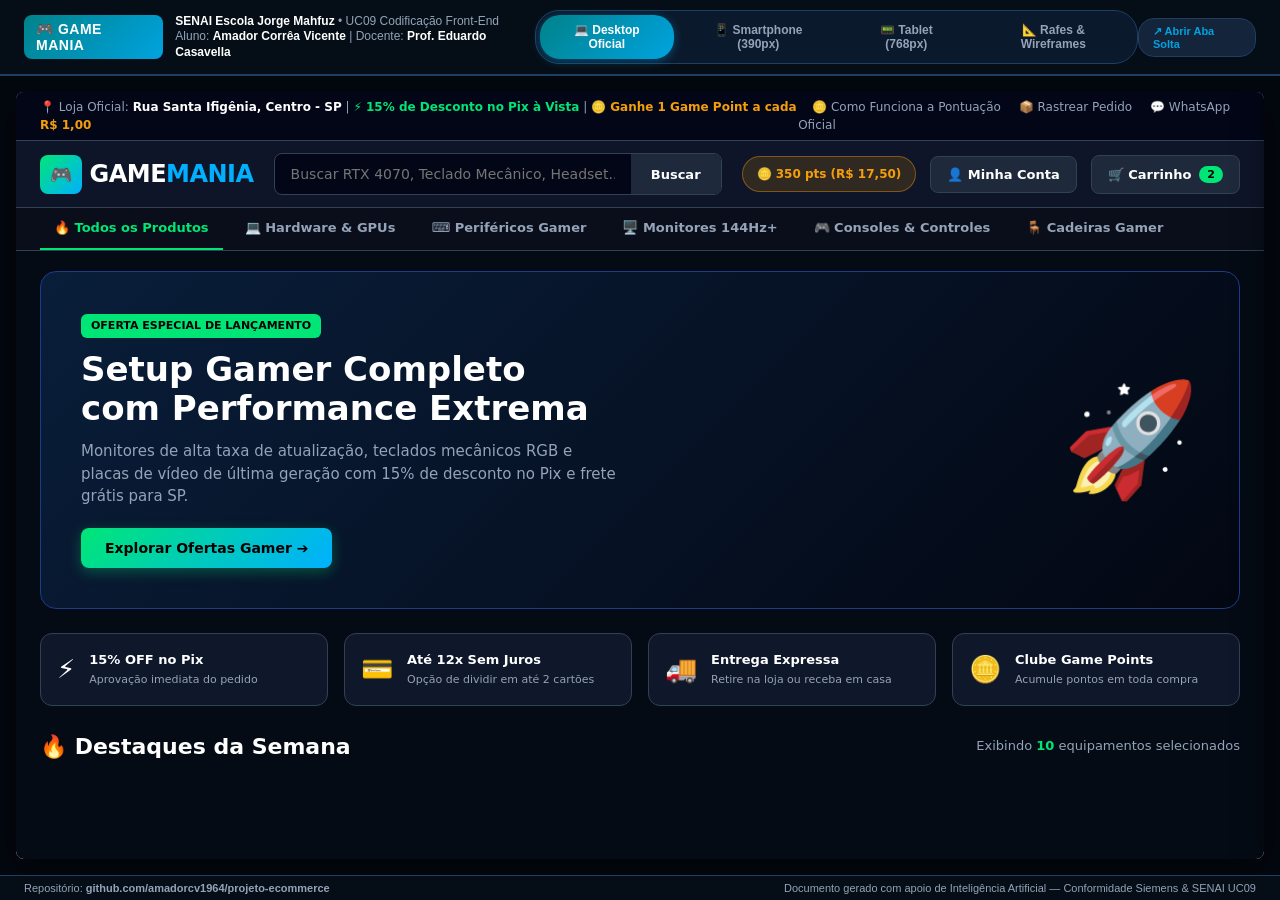
==== index.html @ 3c178a62 "Atualizacao do checkout com cartao e debito" ====
<!DOCTYPE html>
<html lang="pt-BR">
<head>
    <meta charset="UTF-8">
    <meta name="viewport" content="width=device-width, initial-scale=1.0">
    <title>Game Mania | Portal de Entregas SENAI UC09</title>
    <style>
        :root {
            --siemens-navy: #001826;
            --siemens-dark-bg: #0B192C;
            --siemens-card-bg: #14243B;
            --siemens-card-border: #1E3E62;
            --siemens-teal: #00828A;
            --siemens-cyan: #00A3E0;
            --siemens-white: #FFFFFF;
            --siemens-text-muted: #94A3B8;
        }

        * {
            margin: 0;
            padding: 0;
            box-sizing: border-box;
            font-family: -apple-system, BlinkMacSystemFont, "Segoe UI", Roboto, Helvetica, Arial, sans-serif;
        }

        body {
            background-color: var(--siemens-navy);
            color: var(--siemens-white);
            height: 100vh;
            display: flex;
            flex-direction: column;
            overflow: hidden;
        }

        /* Barra de Controle de Avaliação do SENAI */
        .portal-bar {
            background-color: #050E17;
            border-bottom: 2px solid var(--siemens-card-border);
            padding: 10px 24px;
            display: flex;
            justify-content: space-between;
            align-items: center;
            z-index: 1000;
            flex-shrink: 0;
        }

        .portal-brand {
            display: flex;
            align-items: center;
            gap: 12px;
        }

        .brand-badge {
            background: linear-gradient(135deg, var(--siemens-teal), var(--siemens-cyan));
            padding: 6px 12px;
            border-radius: 8px;
            font-weight: 900;
            font-size: 14px;
            letter-spacing: 0.5px;
        }

        .brand-meta {
            font-size: 12px;
            color: var(--siemens-text-muted);
            line-height: 1.3;
        }

        .brand-meta strong {
            color: var(--siemens-white);
        }

        /* Seletor de Telas */
        .device-selector {
            display: flex;
            background-color: var(--siemens-dark-bg);
            border: 1px solid var(--siemens-card-border);
            border-radius: 24px;
            padding: 4px;
            gap: 4px;
        }

        .device-btn {
            background: none;
            border: none;
            color: var(--siemens-text-muted);
            padding: 8px 16px;
            border-radius: 20px;
            font-size: 12px;
            font-weight: 700;
            cursor: pointer;
            transition: all 0.2s;
            display: flex;
            align-items: center;
            gap: 6px;
        }

        .device-btn:hover {
            color: var(--siemens-white);
        }

        .device-btn.active {
            background: linear-gradient(135deg, var(--siemens-teal), var(--siemens-cyan));
            color: var(--siemens-white);
            box-shadow: 0 2px 10px rgba(0, 163, 224, 0.4);
        }

        .portal-actions {
            display: flex;
            align-items: center;
            gap: 12px;
        }

        .btn-external {
            background-color: var(--siemens-card-bg);
            border: 1px solid var(--siemens-card-border);
            color: var(--siemens-cyan);
            text-decoration: none;
            padding: 6px 14px;
            border-radius: 16px;
            font-size: 11px;
            font-weight: 700;
            display: flex;
            align-items: center;
            gap: 6px;
            transition: all 0.2s;
        }

        .btn-external:hover {
            border-color: var(--siemens-cyan);
            background-color: rgba(0, 163, 224, 0.1);
        }

        /* Container do Visualizador */
        .viewport-wrapper {
            flex: 1;
            background-color: #03080F;
            display: flex;
            justify-content: center;
            align-items: center;
            padding: 16px;
            overflow: hidden;
            position: relative;
        }

        /* Molduras Simuladas */
        .frame-desktop {
            width: 100%;
            height: 100%;
            border: none;
            border-radius: 8px;
            box-shadow: 0 8px 30px rgba(0, 0, 0, 0.6);
            background: white;
            transition: all 0.3s cubic-bezier(0.4, 0, 0.2, 1);
        }

        .frame-mobile {
            width: 400px;
            height: 820px;
            max-height: 95%;
            border: 8px solid #1E293B;
            border-radius: 36px;
            box-shadow: 0 20px 50px rgba(0, 0, 0, 0.8), 0 0 0 2px var(--siemens-cyan);
            background: #0B192C;
            overflow: hidden;
            transition: all 0.3s cubic-bezier(0.4, 0, 0.2, 1);
        }

        .frame-tablet {
            width: 768px;
            height: 860px;
            max-height: 95%;
            border: 10px solid #1E293B;
            border-radius: 24px;
            box-shadow: 0 20px 50px rgba(0, 0, 0, 0.8), 0 0 0 2px var(--siemens-teal);
            background: #0B192C;
            overflow: hidden;
            transition: all 0.3s cubic-bezier(0.4, 0, 0.2, 1);
        }

        .portal-footer {
            background-color: #050E17;
            border-top: 1px solid var(--siemens-card-border);
            padding: 6px 24px;
            font-size: 11px;
            color: var(--siemens-text-muted);
            display: flex;
            justify-content: space-between;
            align-items: center;
            flex-shrink: 0;
        }
    </style>
</head>
<body>

    <!-- Barra de Controle Superior para Avaliação -->
    <header class="portal-bar">
        <div class="portal-brand">
            <div class="brand-badge">🎮 GAME MANIA</div>
            <div class="brand-meta">
                <strong>SENAI Escola Jorge Mahfuz</strong> • UC09 Codificação Front-End<br>
                Aluno: <strong>Amador Corrêa Vicente</strong> | Docente: <strong>Prof. Eduardo Casavella</strong>
            </div>
        </div>

        <!-- Seletor de Telas -->
        <div class="device-selector">
            <button class="device-btn active" id="btn-desktop" onclick="setDevice('desktop')">
                💻 Desktop Oficial
            </button>
            <button class="device-btn" id="btn-mobile" onclick="setDevice('mobile')">
                📱 Smartphone (390px)
            </button>
            <button class="device-btn" id="btn-tablet" onclick="setDevice('tablet')">
                📟 Tablet (768px)
            </button>
            <button class="device-btn" id="btn-rafe" onclick="setDevice('rafe')">
                📐 Rafes & Wireframes
            </button>
        </div>

        <div class="portal-actions">
            <a href="desktop.html" target="_blank" class="btn-external" id="btnOpenDirect">
                ↗ Abrir Aba Solta
            </a>
        </div>
    </header>

    <!-- Área de Exibição -->
    <main class="viewport-wrapper">
        <iframe id="mainViewer" src="desktop.html" class="frame-desktop" title="Visualizador do E-commerce"></iframe>
    </main>

    <!-- Rodapé -->
    <footer class="portal-footer">
        <div>Repositório: <strong>github.com/amadorcv1964/projeto-ecommerce</strong></div>
        <div>Documento gerado com apoio de Inteligência Artificial — Conformidade Siemens & SENAI UC09</div>
    </footer>

    <script>
        const viewer = document.getElementById('mainViewer');
        const openDirect = document.getElementById('btnOpenDirect');

        function setDevice(type) {
            document.querySelectorAll('.device-btn').forEach(btn => btn.classList.remove('active'));
            document.getElementById('btn-' + type).classList.add('active');

            // Parâmetro timestamp para forçar quebra de cache imediata
            const cacheBuster = '?t=' + new Date().getTime();

            if (type === 'desktop') {
                viewer.className = 'frame-desktop';
                viewer.src = 'desktop.html' + cacheBuster;
                openDirect.href = 'desktop.html';
                openDirect.innerText = '↗ Abrir Desktop em Nova Aba';
            } else if (type === 'mobile') {
                viewer.className = 'frame-mobile';
                viewer.src = 'mobile_tablet.html' + cacheBuster;
                openDirect.href = 'mobile_tablet.html';
                openDirect.innerText = '↗ Abrir Mobile em Nova Aba';
            } else if (type === 'tablet') {
                viewer.className = 'frame-tablet';
                viewer.src = 'mobile_tablet.html' + cacheBuster;
                openDirect.href = 'mobile_tablet.html';
                openDirect.innerText = '↗ Abrir Tablet em Nova Aba';
            } else if (type === 'rafe') {
                viewer.className = 'frame-desktop';
                viewer.src = 'rafe.html' + cacheBuster;
                openDirect.href = 'rafe.html';
                openDirect.innerText = '↗ Abrir Rafe em Nova Aba';
            }
        }
    </script>
</body>
</html>
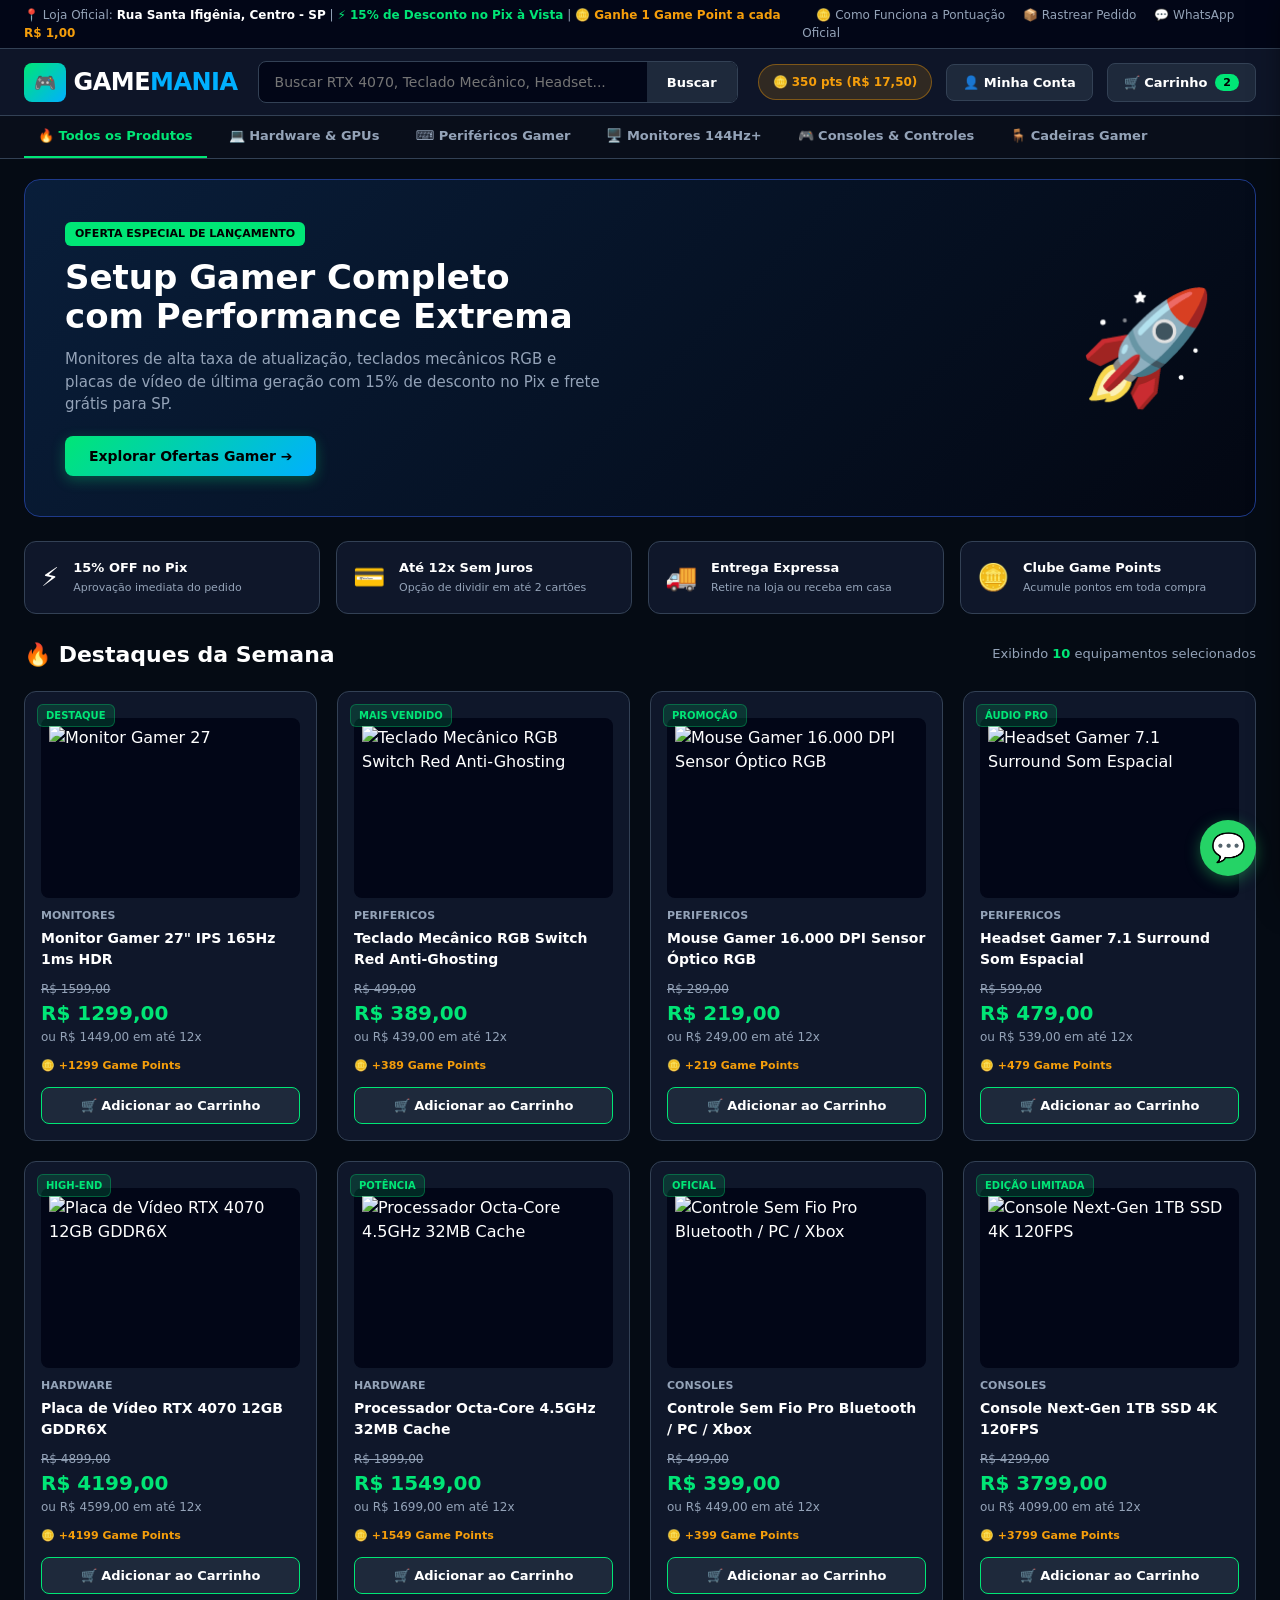
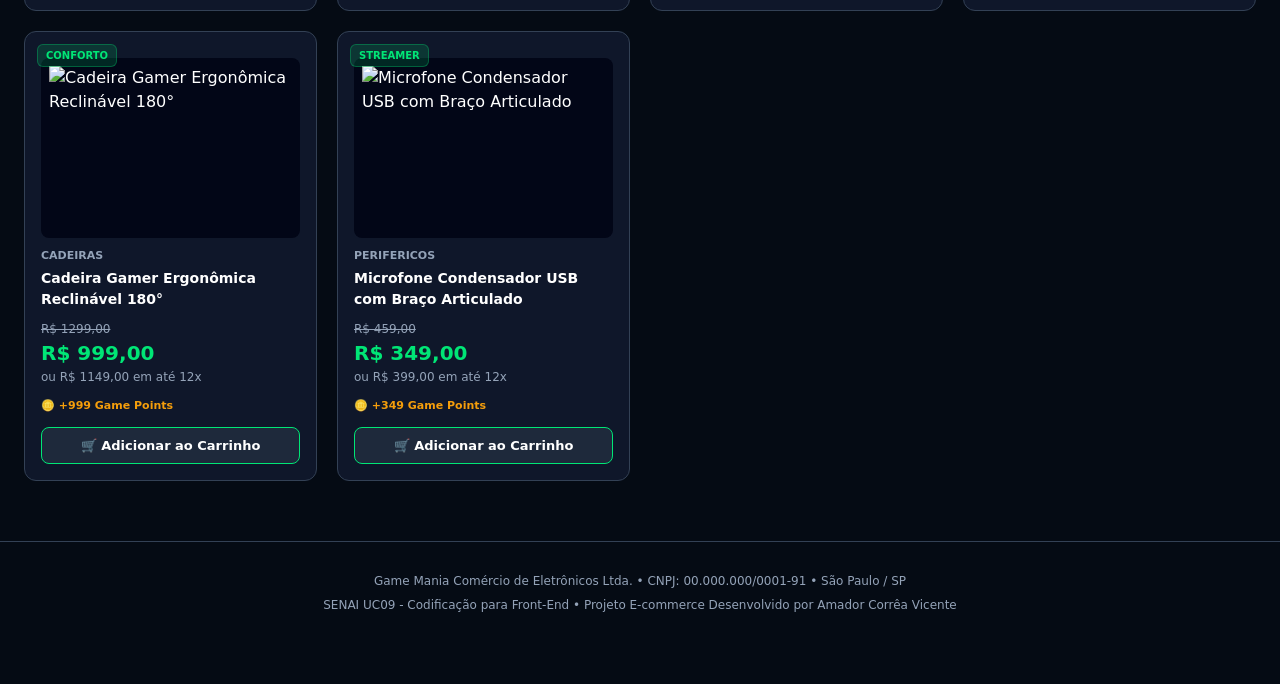
==== commit 85b95d6f: "Atualizacao completa do checkout no index" ====
--- a/index.html
+++ b/index.html
@@ -3,272 +3,1084 @@
 <head>
     <meta charset="UTF-8">
     <meta name="viewport" content="width=device-width, initial-scale=1.0">
-    <title>Game Mania | Portal de Entregas SENAI UC09</title>
+    <title>Game Mania | E-commerce Gamer Oficial</title>
     <style>
         :root {
-            --siemens-navy: #001826;
-            --siemens-dark-bg: #0B192C;
-            --siemens-card-bg: #14243B;
-            --siemens-card-border: #1E3E62;
-            --siemens-teal: #00828A;
-            --siemens-cyan: #00A3E0;
+            --siemens-dark-bg: #050b14;
+            --siemens-card-bg: #0f172a;
+            --siemens-navy: #1e293b;
+            --siemens-cyan: #00E676;
+            --siemens-cyan-glow: rgba(0, 230, 118, 0.3);
+            --siemens-green-pix: #00E676;
+            --siemens-gold-points: #F59E0B;
             --siemens-white: #FFFFFF;
             --siemens-text-muted: #94A3B8;
+            --siemens-border: #334155;
+            --siemens-danger: #EF4444;
         }
 
         * {
+            box-sizing: border-box;
             margin: 0;
             padding: 0;
-            box-sizing: border-box;
-            font-family: -apple-system, BlinkMacSystemFont, "Segoe UI", Roboto, Helvetica, Arial, sans-serif;
+            font-family: 'Segoe UI', system-ui, -apple-system, sans-serif;
         }
 
         body {
-            background-color: var(--siemens-navy);
+            background-color: var(--siemens-dark-bg);
             color: var(--siemens-white);
-            height: 100vh;
-            display: flex;
-            flex-direction: column;
-            overflow: hidden;
-        }
-
-        /* Barra de Controle de Avaliação do SENAI */
-        .portal-bar {
-            background-color: #050E17;
-            border-bottom: 2px solid var(--siemens-card-border);
-            padding: 10px 24px;
+            line-height: 1.5;
+            padding-bottom: 60px;
+        }
+
+        /* Topbar */
+        .topbar {
+            background-color: #020617;
+            border-bottom: 1px solid var(--siemens-border);
+            padding: 6px 24px;
+            font-size: 12px;
             display: flex;
             justify-content: space-between;
             align-items: center;
-            z-index: 1000;
-            flex-shrink: 0;
-        }
-
-        .portal-brand {
+            color: var(--siemens-text-muted);
+        }
+
+        .topbar strong { color: var(--siemens-white); }
+        .topbar-highlight { color: var(--siemens-green-pix); font-weight: 700; }
+        .topbar-points { color: var(--siemens-gold-points); font-weight: 700; }
+        .topbar-links a { color: var(--siemens-text-muted); text-decoration: none; margin-left: 14px; }
+        .topbar-links a:hover { color: var(--siemens-white); }
+
+        /* Header */
+        header {
+            background-color: rgba(15, 23, 42, 0.95);
+            backdrop-filter: blur(10px);
+            border-bottom: 1px solid var(--siemens-border);
+            position: sticky;
+            top: 0;
+            z-index: 100;
+        }
+
+        .header-container {
+            max-width: 1320px;
+            margin: 0 auto;
+            padding: 12px 24px;
             display: flex;
             align-items: center;
-            gap: 12px;
-        }
-
-        .brand-badge {
-            background: linear-gradient(135deg, var(--siemens-teal), var(--siemens-cyan));
-            padding: 6px 12px;
+            justify-content: space-between;
+            gap: 20px;
+        }
+
+        .logo {
+            display: flex;
+            align-items: center;
+            gap: 8px;
+            text-decoration: none;
+            color: var(--siemens-white);
+            font-size: 24px;
+            font-weight: 900;
+            letter-spacing: -0.5px;
+        }
+
+        .logo-icon {
+            background: linear-gradient(135deg, #00E676, #00B0FF);
+            padding: 6px 10px;
+            border-radius: 8px;
+            color: #000;
+            font-size: 18px;
+        }
+
+        .logo span { color: #00B0FF; }
+
+        .search-container { flex: 1; max-width: 580px; position: relative; }
+        .search-box {
+            display: flex;
+            background-color: #020617;
+            border: 1px solid var(--siemens-border);
+            border-radius: 8px;
+            overflow: hidden;
+            transition: border-color 0.2s;
+        }
+        .search-box:focus-within { border-color: var(--siemens-cyan); }
+        .search-input {
+            flex: 1;
+            background: transparent;
+            border: none;
+            padding: 12px 16px;
+            color: var(--siemens-white);
+            font-size: 14px;
+            outline: none;
+        }
+        .search-btn {
+            background-color: var(--siemens-navy);
+            border: none;
+            color: var(--siemens-white);
+            padding: 0 20px;
+            cursor: pointer;
+            font-weight: 700;
+            font-size: 13px;
+        }
+        .search-btn:hover { background-color: #334155; }
+
+        .header-actions { display: flex; align-items: center; gap: 14px; }
+        .points-badge {
+            background: rgba(245, 158, 11, 0.15);
+            border: 1px solid rgba(245, 158, 11, 0.4);
+            color: var(--siemens-gold-points);
+            padding: 8px 14px;
+            border-radius: 20px;
+            font-size: 12px;
+            font-weight: 800;
+            cursor: pointer;
+        }
+        .btn-header-action {
+            background-color: var(--siemens-navy);
+            border: 1px solid var(--siemens-border);
+            color: var(--siemens-white);
+            padding: 10px 16px;
+            border-radius: 8px;
+            cursor: pointer;
+            font-size: 13px;
+            font-weight: 700;
+            display: flex;
+            align-items: center;
+            gap: 8px;
+        }
+        .btn-header-action:hover { border-color: var(--siemens-cyan); }
+        .cart-badge {
+            background-color: var(--siemens-cyan);
+            color: #000;
+            border-radius: 12px;
+            padding: 2px 8px;
+            font-size: 11px;
+            font-weight: 900;
+        }
+
+        /* Categorias */
+        .categories-nav {
+            background-color: #090e1a;
+            border-bottom: 1px solid var(--siemens-border);
+        }
+        .categories-container {
+            max-width: 1320px;
+            margin: 0 auto;
+            padding: 0 24px;
+            display: flex;
+            gap: 8px;
+            overflow-x: auto;
+        }
+        .cat-item {
+            padding: 10px 14px;
+            font-size: 13px;
+            color: var(--siemens-text-muted);
+            cursor: pointer;
+            border-bottom: 2px solid transparent;
+            white-space: nowrap;
+            transition: all 0.2s;
+            font-weight: 600;
+        }
+        .cat-item:hover, .cat-item.active {
+            color: var(--siemens-cyan);
+            border-bottom-color: var(--siemens-cyan);
+        }
+
+        /* Hero Banner */
+        .hero-banner {
+            max-width: 1320px;
+            margin: 20px auto 0;
+            padding: 0 24px;
+        }
+        .hero-card {
+            background: linear-gradient(135deg, #091e3a 0%, #030712 100%);
+            border: 1px solid #1e3a8a;
+            border-radius: 16px;
+            padding: 40px;
+            display: flex;
+            justify-content: space-between;
+            align-items: center;
+            position: relative;
+            overflow: hidden;
+        }
+        .hero-tag {
+            background-color: var(--siemens-cyan);
+            color: #000;
+            font-size: 11px;
+            font-weight: 900;
+            padding: 4px 10px;
+            border-radius: 6px;
+            display: inline-block;
+            margin-bottom: 12px;
+            text-transform: uppercase;
+        }
+        .hero-title { font-size: 34px; font-weight: 900; line-height: 1.15; margin-bottom: 12px; }
+        .hero-desc { font-size: 15px; color: var(--siemens-text-muted); max-width: 540px; margin-bottom: 20px; }
+        .btn-cta {
+            background: linear-gradient(135deg, #00E676, #00B0FF);
+            color: #000;
+            border: none;
+            padding: 12px 24px;
             border-radius: 8px;
             font-weight: 900;
             font-size: 14px;
-            letter-spacing: 0.5px;
-        }
-
-        .brand-meta {
-            font-size: 12px;
-            color: var(--siemens-text-muted);
-            line-height: 1.3;
-        }
-
-        .brand-meta strong {
+            cursor: pointer;
+            box-shadow: 0 4px 14px var(--siemens-cyan-glow);
+            transition: transform 0.2s;
+        }
+        .btn-cta:hover { transform: translateY(-2px); }
+
+        /* Faixa Vantagens */
+        .advantages-bar {
+            max-width: 1320px;
+            margin: 24px auto;
+            padding: 0 24px;
+            display: grid;
+            grid-template-columns: repeat(4, 1fr);
+            gap: 16px;
+        }
+        .adv-card {
+            background-color: var(--siemens-card-bg);
+            border: 1px solid var(--siemens-border);
+            border-radius: 12px;
+            padding: 16px;
+            display: flex;
+            align-items: center;
+            gap: 14px;
+        }
+        .adv-icon { font-size: 26px; }
+        .adv-title { font-size: 13px; font-weight: 800; color: var(--siemens-white); }
+        .adv-sub { font-size: 11px; color: var(--siemens-text-muted); margin-top: 2px; }
+
+        /* Catálogo */
+        .main-content {
+            max-width: 1320px;
+            margin: 0 auto;
+            padding: 0 24px;
+        }
+        .section-header {
+            display: flex;
+            justify-content: space-between;
+            align-items: center;
+            margin-bottom: 20px;
+        }
+        .section-title { font-size: 22px; font-weight: 900; }
+        .product-grid {
+            display: grid;
+            grid-template-columns: repeat(4, 1fr);
+            gap: 20px;
+        }
+        .product-card {
+            background-color: var(--siemens-card-bg);
+            border: 1px solid var(--siemens-border);
+            border-radius: 12px;
+            padding: 16px;
+            display: flex;
+            flex-direction: column;
+            justify-content: space-between;
+            position: relative;
+            transition: transform 0.2s, border-color 0.2s;
+        }
+        .product-card:hover {
+            transform: translateY(-4px);
+            border-color: var(--siemens-cyan);
+        }
+        .product-badge {
+            position: absolute;
+            top: 12px;
+            left: 12px;
+            background-color: rgba(0, 230, 118, 0.15);
+            color: var(--siemens-cyan);
+            border: 1px solid rgba(0, 230, 118, 0.3);
+            font-size: 10px;
+            font-weight: 800;
+            padding: 3px 8px;
+            border-radius: 6px;
+        }
+        .product-img {
+            width: 100%;
+            height: 180px;
+            object-fit: contain;
+            margin: 10px 0;
+            background: #020617;
+            border-radius: 8px;
+            padding: 8px;
+        }
+        .product-category { font-size: 11px; color: var(--siemens-text-muted); text-transform: uppercase; font-weight: 700; }
+        .product-title {
+            font-size: 14px;
+            font-weight: 700;
+            margin: 4px 0 10px;
             color: var(--siemens-white);
-        }
-
-        /* Seletor de Telas */
-        .device-selector {
-            display: flex;
-            background-color: var(--siemens-dark-bg);
-            border: 1px solid var(--siemens-card-border);
-            border-radius: 24px;
-            padding: 4px;
-            gap: 4px;
-        }
-
-        .device-btn {
+            min-height: 42px;
+        }
+        .product-old-price { font-size: 12px; color: var(--siemens-text-muted); text-decoration: line-through; }
+        .product-price-pix { font-size: 20px; font-weight: 900; color: var(--siemens-green-pix); }
+        .product-price-card { font-size: 12px; color: var(--siemens-text-muted); margin-bottom: 12px; }
+        .product-points { font-size: 11px; color: var(--siemens-gold-points); font-weight: 700; margin-bottom: 12px; }
+        .btn-buy {
+            background-color: var(--siemens-navy);
+            border: 1px solid var(--siemens-cyan);
+            color: var(--siemens-white);
+            width: 100%;
+            padding: 10px;
+            border-radius: 8px;
+            font-weight: 800;
+            font-size: 13px;
+            cursor: pointer;
+            transition: all 0.2s;
+        }
+        .btn-buy:hover {
+            background-color: var(--siemens-cyan);
+            color: #000;
+        }
+
+        /* Mini-Cart Lateral */
+        .cart-drawer {
+            position: fixed;
+            top: 0;
+            right: -420px;
+            width: 400px;
+            height: 100vh;
+            background-color: #0b1322;
+            border-left: 1px solid var(--siemens-border);
+            z-index: 200;
+            box-shadow: -10px 0 30px rgba(0,0,0,0.8);
+            transition: right 0.3s ease;
+            display: flex;
+            flex-direction: column;
+        }
+        .cart-drawer.open { right: 0; }
+        .cart-header {
+            padding: 18px 20px;
+            border-bottom: 1px solid var(--siemens-border);
+            display: flex;
+            justify-content: space-between;
+            align-items: center;
+        }
+        .cart-items { flex: 1; overflow-y: auto; padding: 16px; }
+        .cart-item {
+            background-color: var(--siemens-navy);
+            border-radius: 8px;
+            padding: 12px;
+            margin-bottom: 10px;
+            display: flex;
+            gap: 12px;
+            align-items: center;
+        }
+        .cart-item img { width: 50px; height: 50px; object-fit: contain; background: #000; border-radius: 6px; }
+        .cart-footer {
+            padding: 18px 20px;
+            border-top: 1px solid var(--siemens-border);
+            background-color: #070d18;
+        }
+
+        /* Modais */
+        .modal-overlay {
+            position: fixed;
+            top: 0;
+            left: 0;
+            width: 100%;
+            height: 100%;
+            background-color: rgba(0, 0, 0, 0.8);
+            backdrop-filter: blur(4px);
+            z-index: 300;
+            display: none;
+            align-items: center;
+            justify-content: center;
+        }
+        .modal-overlay.open { display: flex; }
+        .modal-box {
+            background-color: #0f172a;
+            border: 1px solid var(--siemens-border);
+            border-radius: 16px;
+            padding: 24px;
+            max-width: 680px;
+            width: 95%;
+            max-height: 90vh;
+            overflow-y: auto;
+            position: relative;
+        }
+        .modal-close-btn {
+            position: absolute;
+            top: 16px;
+            right: 16px;
             background: none;
             border: none;
             color: var(--siemens-text-muted);
-            padding: 8px 16px;
-            border-radius: 20px;
+            font-size: 20px;
+            cursor: pointer;
+        }
+        .modal-close-btn:hover { color: #FFF; }
+
+        /* Abas do Checkout */
+        .checkout-tab-btn {
+            background: #0b1526;
+            border: 1px solid #334155;
+            color: #94a3b8;
+            padding: 10px 4px;
+            border-radius: 8px;
             font-size: 12px;
             font-weight: 700;
             cursor: pointer;
-            transition: all 0.2s;
+            text-align: center;
+            transition: all 0.2s ease;
+        }
+        .checkout-tab-btn:hover { border-color: #00E676; color: #FFFFFF; }
+        .checkout-tab-btn.active {
+            background: rgba(0, 230, 118, 0.12);
+            border-color: #00E676;
+            color: #00E676;
+        }
+
+        /* Botão WhatsApp Flutuante */
+        .whatsapp-float {
+            position: fixed;
+            bottom: 24px;
+            right: 24px;
+            width: 56px;
+            height: 56px;
+            background-color: #25D366;
+            color: #FFF;
+            border-radius: 50%;
             display: flex;
             align-items: center;
-            gap: 6px;
-        }
-
-        .device-btn:hover {
-            color: var(--siemens-white);
-        }
-
-        .device-btn.active {
-            background: linear-gradient(135deg, var(--siemens-teal), var(--siemens-cyan));
-            color: var(--siemens-white);
-            box-shadow: 0 2px 10px rgba(0, 163, 224, 0.4);
-        }
-
-        .portal-actions {
-            display: flex;
-            align-items: center;
-            gap: 12px;
-        }
-
-        .btn-external {
-            background-color: var(--siemens-card-bg);
-            border: 1px solid var(--siemens-card-border);
-            color: var(--siemens-cyan);
+            justify-content: center;
+            font-size: 28px;
             text-decoration: none;
-            padding: 6px 14px;
-            border-radius: 16px;
-            font-size: 11px;
-            font-weight: 700;
-            display: flex;
-            align-items: center;
-            gap: 6px;
-            transition: all 0.2s;
-        }
-
-        .btn-external:hover {
-            border-color: var(--siemens-cyan);
-            background-color: rgba(0, 163, 224, 0.1);
-        }
-
-        /* Container do Visualizador */
-        .viewport-wrapper {
-            flex: 1;
-            background-color: #03080F;
-            display: flex;
-            justify-content: center;
-            align-items: center;
-            padding: 16px;
-            overflow: hidden;
-            position: relative;
-        }
-
-        /* Molduras Simuladas */
-        .frame-desktop {
-            width: 100%;
-            height: 100%;
-            border: none;
-            border-radius: 8px;
-            box-shadow: 0 8px 30px rgba(0, 0, 0, 0.6);
-            background: white;
-            transition: all 0.3s cubic-bezier(0.4, 0, 0.2, 1);
-        }
-
-        .frame-mobile {
-            width: 400px;
-            height: 820px;
-            max-height: 95%;
-            border: 8px solid #1E293B;
-            border-radius: 36px;
-            box-shadow: 0 20px 50px rgba(0, 0, 0, 0.8), 0 0 0 2px var(--siemens-cyan);
-            background: #0B192C;
-            overflow: hidden;
-            transition: all 0.3s cubic-bezier(0.4, 0, 0.2, 1);
-        }
-
-        .frame-tablet {
-            width: 768px;
-            height: 860px;
-            max-height: 95%;
-            border: 10px solid #1E293B;
-            border-radius: 24px;
-            box-shadow: 0 20px 50px rgba(0, 0, 0, 0.8), 0 0 0 2px var(--siemens-teal);
-            background: #0B192C;
-            overflow: hidden;
-            transition: all 0.3s cubic-bezier(0.4, 0, 0.2, 1);
-        }
-
-        .portal-footer {
-            background-color: #050E17;
-            border-top: 1px solid var(--siemens-card-border);
-            padding: 6px 24px;
-            font-size: 11px;
+            box-shadow: 0 4px 15px rgba(37, 211, 102, 0.4);
+            z-index: 99;
+        }
+
+        /* Rodapé */
+        footer {
+            max-width: 1320px;
+            margin: 60px auto 0;
+            padding: 30px 24px 10px;
+            border-top: 1px solid var(--siemens-border);
+            font-size: 12px;
             color: var(--siemens-text-muted);
-            display: flex;
-            justify-content: space-between;
-            align-items: center;
-            flex-shrink: 0;
+            text-align: center;
         }
     </style>
 </head>
 <body>
 
-    <!-- Barra de Controle Superior para Avaliação -->
-    <header class="portal-bar">
-        <div class="portal-brand">
-            <div class="brand-badge">🎮 GAME MANIA</div>
-            <div class="brand-meta">
-                <strong>SENAI Escola Jorge Mahfuz</strong> • UC09 Codificação Front-End<br>
-                Aluno: <strong>Amador Corrêa Vicente</strong> | Docente: <strong>Prof. Eduardo Casavella</strong>
-            </div>
-        </div>
-
-        <!-- Seletor de Telas -->
-        <div class="device-selector">
-            <button class="device-btn active" id="btn-desktop" onclick="setDevice('desktop')">
-                💻 Desktop Oficial
+    <!-- Topbar -->
+    <div class="topbar">
+        <div>
+            <span>📍 Loja Oficial: <strong>Rua Santa Ifigênia, Centro - SP</strong></span> | 
+            <span class="topbar-highlight">⚡ 15% de Desconto no Pix à Vista</span> | 
+            <span class="topbar-points">🪙 Ganhe 1 Game Point a cada R$ 1,00</span>
+        </div>
+        <div class="topbar-links">
+            <a href="javascript:void(0)" onclick="openModal('modalPoints')">🪙 Como Funciona a Pontuação</a>
+            <a href="javascript:void(0)" onclick="openModal('modalTracking')">📦 Rastrear Pedido</a>
+            <a href="https://wa.me/5511975150157?text=Ol%C3%A1%20Amador%2C%20tenho%20uma%20d%C3%BAvida%20sobre%20a%20Game%20Mania!" target="_blank">💬 WhatsApp Oficial</a>
+        </div>
+    </div>
+
+    <!-- Header Principal -->
+    <header>
+        <div class="header-container">
+            <a href="javascript:void(0)" class="logo" onclick="filterCategory('todos')">
+                <div class="logo-icon">🎮</div>
+                <div class="logo-text">GAME<span>MANIA</span></div>
+            </a>
+
+            <!-- Busca Preditiva -->
+            <div class="search-container">
+                <div class="search-box">
+                    <input type="text" id="searchInput" class="search-input" placeholder="Buscar RTX 4070, Teclado Mecânico, Headset..." oninput="filterProductsBySearch()">
+                    <button class="search-btn" onclick="executeSearch()">Buscar</button>
+                </div>
+            </div>
+
+            <!-- Ações -->
+            <div class="header-actions">
+                <div class="points-badge" onclick="openModal('modalPoints')">
+                    🪙 <span id="userPoints">350</span> pts (R$ 17,50)
+                </div>
+                <button class="btn-header-action" onclick="openModal('modalAccount')">
+                    👤 Minha Conta
+                </button>
+                <button class="btn-header-action" onclick="toggleCart()">
+                    🛒 Carrinho <span class="cart-badge" id="cartCount">2</span>
+                </button>
+            </div>
+        </div>
+    </header>
+
+    <!-- Navegação de Categorias -->
+    <nav class="categories-nav">
+        <div class="categories-container">
+            <div class="cat-item active" onclick="filterCategory('todos')">🔥 Todos os Produtos</div>
+            <div class="cat-item" onclick="filterCategory('hardware')">💻 Hardware & GPUs</div>
+            <div class="cat-item" onclick="filterCategory('perifericos')">⌨️ Periféricos Gamer</div>
+            <div class="cat-item" onclick="filterCategory('monitores')">🖥️ Monitores 144Hz+</div>
+            <div class="cat-item" onclick="filterCategory('consoles')">🎮 Consoles & Controles</div>
+            <div class="cat-item" onclick="filterCategory('cadeiras')">🪑 Cadeiras Gamer</div>
+        </div>
+    </nav>
+
+    <!-- Hero Banner -->
+    <section class="hero-banner">
+        <div class="hero-card">
+            <div>
+                <span class="hero-tag">Oferta Especial de Lançamento</span>
+                <h1 class="hero-title">Setup Gamer Completo<br>com Performance Extrema</h1>
+                <p class="hero-desc">Monitores de alta taxa de atualização, teclados mecânicos RGB e placas de vídeo de última geração com 15% de desconto no Pix e frete grátis para SP.</p>
+                <button class="btn-cta" onclick="document.getElementById('catalog').scrollIntoView({behavior: 'smooth'})">
+                    Explorar Ofertas Gamer ➔
+                </button>
+            </div>
+            <div style="font-size: 110px; display: flex; align-items: center; justify-content: center;">
+                🚀
+            </div>
+        </div>
+    </section>
+
+    <!-- Faixa de Vantagens -->
+    <section class="advantages-bar">
+        <div class="adv-card">
+            <div class="adv-icon">⚡</div>
+            <div>
+                <div class="adv-title">15% OFF no Pix</div>
+                <div class="adv-sub">Aprovação imediata do pedido</div>
+            </div>
+        </div>
+        <div class="adv-card">
+            <div class="adv-icon">💳</div>
+            <div>
+                <div class="adv-title">Até 12x Sem Juros</div>
+                <div class="adv-sub">Opção de dividir em até 2 cartões</div>
+            </div>
+        </div>
+        <div class="adv-card">
+            <div class="adv-icon">🚚</div>
+            <div>
+                <div class="adv-title">Entrega Expressa</div>
+                <div class="adv-sub">Retire na loja ou receba em casa</div>
+            </div>
+        </div>
+        <div class="adv-card">
+            <div class="adv-icon">🪙</div>
+            <div>
+                <div class="adv-title">Clube Game Points</div>
+                <div class="adv-sub">Acumule pontos em toda compra</div>
+            </div>
+        </div>
+    </section>
+
+    <!-- Catálogo de Produtos -->
+    <main class="main-content" id="catalog">
+        <div class="section-header">
+            <h2 class="section-title">🔥 Destaques da Semana</h2>
+            <div style="font-size: 13px; color: var(--siemens-text-muted);">
+                Exibindo <span id="productsCount" style="color: var(--siemens-cyan); font-weight: 800;">10</span> equipamentos selecionados
+            </div>
+        </div>
+
+        <div class="product-grid" id="productGrid"></div>
+    </main>
+
+    <!-- Mini-Cart Lateral -->
+    <div id="cartDrawer" class="cart-drawer">
+        <div class="cart-header">
+            <h3>🛒 Carrinho de Compras</h3>
+            <button style="background: none; border: none; color: white; font-size: 20px; cursor: pointer;" onclick="toggleCart()">✕</button>
+        </div>
+        <div class="cart-items" id="cartItemsList"></div>
+        <div class="cart-footer">
+            <div style="display: flex; justify-content: space-between; font-size: 13px; margin-bottom: 6px;">
+                <span>Subtotal:</span>
+                <span id="cartSubtotal">R$ 2.388,00</span>
+            </div>
+            <div style="display: flex; justify-content: space-between; font-size: 13px; color: var(--siemens-green-pix); margin-bottom: 10px;">
+                <span>Desconto Pix (15%):</span>
+                <span id="cartPixDiscount">- R$ 358,20</span>
+            </div>
+            <div style="display: flex; justify-content: space-between; font-size: 18px; font-weight: 900; margin-bottom: 16px;">
+                <span>Total no Pix:</span>
+                <span id="cartTotal" style="color: var(--siemens-green-pix);">R$ 2.029,80</span>
+            </div>
+            <button class="btn-cta" style="width: 100%; border-radius: 8px; font-size: 15px;" onclick="openCheckoutModal()">
+                💳 Finalizar Compra / Escolher Pagamento ➔
             </button>
-            <button class="device-btn" id="btn-mobile" onclick="setDevice('mobile')">
-                📱 Smartphone (390px)
-            </button>
-            <button class="device-btn" id="btn-tablet" onclick="setDevice('tablet')">
-                📟 Tablet (768px)
-            </button>
-            <button class="device-btn" id="btn-rafe" onclick="setDevice('rafe')">
-                📐 Rafes & Wireframes
-            </button>
-        </div>
-
-        <div class="portal-actions">
-            <a href="desktop.html" target="_blank" class="btn-external" id="btnOpenDirect">
-                ↗ Abrir Aba Solta
-            </a>
-        </div>
-    </header>
-
-    <!-- Área de Exibição -->
-    <main class="viewport-wrapper">
-        <iframe id="mainViewer" src="desktop.html" class="frame-desktop" title="Visualizador do E-commerce"></iframe>
-    </main>
+        </div>
+    </div>
+
+    <!-- Modal 1: Detalhes do Produto -->
+    <div id="modalProduct" class="modal-overlay" onclick="closeModalOnBackdrop(event, 'modalProduct')">
+        <div class="modal-box">
+            <button class="modal-close-btn" onclick="closeModal('modalProduct')">✕</button>
+            <div id="modalProductContent"></div>
+        </div>
+    </div>
+
+    <!-- Modal 2: Checkout Completo com 4 Formas de Pagamento (Pix, 1 Cartão, 2 Cartões, Débito) -->
+    <div id="modalCheckoutUniversal" class="modal-overlay" onclick="closeModalOnBackdrop(event, 'modalCheckoutUniversal')">
+        <div class="modal-box">
+            <button class="modal-close-btn" onclick="closeModal('modalCheckoutUniversal')">✕</button>
+            
+            <div style="display: flex; align-items: center; justify-content: space-between; border-bottom: 1px solid rgba(255,255,255,0.1); padding-bottom: 12px; margin-bottom: 16px;">
+                <div>
+                    <h3 style="font-size: 20px; font-weight: 900; color: #00E676; margin: 0;">🛒 Finalizar Compra • Game Mania</h3>
+                    <div style="font-size: 12px; color: var(--siemens-text-muted); margin-top: 3px;">Selecione sua forma de pagamento preferida</div>
+                </div>
+                <div style="text-align: right;">
+                    <div style="font-size: 11px; color: var(--siemens-text-muted);">Total do Pedido:</div>
+                    <div id="checkoutOrderTotal" style="font-size: 18px; font-weight: 900; color: #FFFFFF;">R$ 2.388,00</div>
+                </div>
+            </div>
+
+            <!-- Abas de Pagamento -->
+            <div style="display: grid; grid-template-columns: repeat(4, 1fr); gap: 6px; margin-bottom: 20px;">
+                <button type="button" id="tabBtnPix" class="checkout-tab-btn active" onclick="switchCheckoutTab('pix')">
+                    ⚡ Pix<br><small style="color: #00E676; font-size: 10px;">15% OFF</small>
+                </button>
+                <button type="button" id="tabBtnCredit1" class="checkout-tab-btn" onclick="switchCheckoutTab('credit1')">
+                    💳 1 Cartão<br><small style="font-size: 10px;">Até 12x</small>
+                </button>
+                <button type="button" id="tabBtnCredit2" class="checkout-tab-btn" onclick="switchCheckoutTab('credit2')">
+                    💳 2 Cartões<br><small style="font-size: 10px;">Dividir</small>
+                </button>
+                <button type="button" id="tabBtnDebit" class="checkout-tab-btn" onclick="switchCheckoutTab('debit')">
+                    💳 Débito<br><small style="font-size: 10px;">À Vista</small>
+                </button>
+            </div>
+
+            <!-- Conteúdo 1: PIX -->
+            <div id="checkoutTabPix" class="checkout-tab-pane" style="display: block;">
+                <div style="background: rgba(0, 230, 118, 0.08); border: 1px solid rgba(0, 230, 118, 0.3); border-radius: 10px; padding: 12px; margin-bottom: 14px; text-align: center;">
+                    <div style="font-weight: 800; color: #00E676; font-size: 14px;">⚡ 15% de Desconto Aplicado!</div>
+                    <div style="font-size: 12px; color: var(--siemens-text-muted); margin-top: 2px;">
+                        Valor com desconto: <strong id="checkoutPixDiscountTotal" style="color: #FFFFFF; font-size: 15px;">R$ 2.029,80</strong>
+                    </div>
+                </div>
+                <div class="pix-container" style="text-align: center;">
+                    <img src="https://api.qrserver.com/v1/create-qr-code/?size=240x240&data=00020126360014br.gov.bcb.pix0114%2B55119612492945204000053039865802BR5916AMADOR%20C%20VICENTE6009SAO%20PAULO62070503***63042D7B" alt="QR Code Pix Oficial" class="pix-qr-img" style="max-width: 200px; border-radius: 8px; margin: 0 auto 10px;">
+                    <div style="font-size: 13px; font-weight: 800; color: var(--siemens-white); margin-bottom: 4px;">
+                        Favorecido: AMADOR CORRÊA VICENTE
+                    </div>
+                    <div style="font-size: 12px; color: var(--siemens-text-muted); margin-bottom: 10px;">
+                        Chave Pix (Celular): <strong>11961249294</strong>
+                    </div>
+                    <input type="text" id="pixCodeInput" class="pix-code-input" value="00020126360014br.gov.bcb.pix0114+55119612492945204000053039865802BR5916AMADOR C VICENTE6009SAO PAULO62070503***63042D7B" readonly style="width: 100%; box-sizing: border-box; background: #0b1526; color: #FFF; border: 1px solid #334155; padding: 8px; border-radius: 6px; font-size: 11px; margin-bottom: 10px;">
+                    <div style="display: flex; gap: 10px; justify-content: center; flex-wrap: wrap;">
+                        <button class="btn-cta" style="padding: 10px 16px; font-size: 12px;" onclick="copyPixCode()">
+                            📋 Copiar Código Pix Copia e Cola
+                        </button>
+                        <a href="https://wa.me/5511975150157?text=Ol%C3%A1%20Amador%2C%20fiz%20o%20pagamento%20do%20meu%20pedido%20na%20Game%20Mania%20via%20Pix!" target="_blank" class="btn-cta" style="text-decoration: none; background: #25D366; padding: 10px 16px; font-size: 12px;">
+                            Confirmar via WhatsApp ➔
+                        </a>
+                    </div>
+                </div>
+            </div>
+
+            <!-- Conteúdo 2: Cartão de Crédito (1 Cartão) -->
+            <div id="checkoutTabCredit1" class="checkout-tab-pane" style="display: none;">
+                <form id="formCreditCard1" onsubmit="event.preventDefault(); processCardPayment('Crédito (1 Cartão)');">
+                    <div style="display: grid; grid-template-columns: 1fr; gap: 12px;">
+                        <div>
+                            <label style="font-size: 12px; color: var(--siemens-text-muted); display: block; margin-bottom: 4px;">Número do Cartão de Crédito</label>
+                            <input type="text" placeholder="0000 0000 0000 0000" maxlength="19" required style="width: 100%; box-sizing: border-box; background: #0b1526; color: #FFF; border: 1px solid #334155; padding: 10px; border-radius: 6px; font-size: 13px;">
+                        </div>
+                        <div>
+                            <label style="font-size: 12px; color: var(--siemens-text-muted); display: block; margin-bottom: 4px;">Nome Impresso no Cartão</label>
+                            <input type="text" placeholder="NOME COMO NO CARTÃO" required style="width: 100%; box-sizing: border-box; background: #0b1526; color: #FFF; border: 1px solid #334155; padding: 10px; border-radius: 6px; font-size: 13px; text-transform: uppercase;">
+                        </div>
+                        <div style="display: grid; grid-template-columns: 1fr 1fr; gap: 10px;">
+                            <div>
+                                <label style="font-size: 12px; color: var(--siemens-text-muted); display: block; margin-bottom: 4px;">Validade (MM/AA)</label>
+                                <input type="text" placeholder="MM/AA" maxlength="5" required style="width: 100%; box-sizing: border-box; background: #0b1526; color: #FFF; border: 1px solid #334155; padding: 10px; border-radius: 6px; font-size: 13px;">
+                            </div>
+                            <div>
+                                <label style="font-size: 12px; color: var(--siemens-text-muted); display: block; margin-bottom: 4px;">CVV</label>
+                                <input type="text" placeholder="123" maxlength="4" required style="width: 100%; box-sizing: border-box; background: #0b1526; color: #FFF; border: 1px solid #334155; padding: 10px; border-radius: 6px; font-size: 13px;">
+                            </div>
+                        </div>
+                        <div>
+                            <label style="font-size: 12px; color: var(--siemens-text-muted); display: block; margin-bottom: 4px;">Opções de Parcelamento</label>
+                            <select id="selectInstallments1" required style="width: 100%; box-sizing: border-box; background: #0b1526; color: #FFF; border: 1px solid #334155; padding: 10px; border-radius: 6px; font-size: 13px;"></select>
+                        </div>
+                        <button type="submit" class="btn-cta" style="width: 100%; margin-top: 8px; padding: 12px; border-radius: 6px; font-size: 14px;">
+                            🔒 Pagar com 1 Cartão de Crédito
+                        </button>
+                    </div>
+                </form>
+            </div>
+
+            <!-- Conteúdo 3: Dividir em 2 Cartões de Crédito -->
+            <div id="checkoutTabCredit2" class="checkout-tab-pane" style="display: none;">
+                <div style="background: rgba(0, 100, 255, 0.1); border: 1px solid rgba(0, 100, 255, 0.3); border-radius: 8px; padding: 10px; font-size: 12px; margin-bottom: 12px; color: #93c5fd;">
+                    ℹ️ <strong>Requisito SENAI:</strong> Você pode dividir o valor total da compra em dois cartões de crédito diferentes.
+                </div>
+                <form id="formCreditCard2" onsubmit="event.preventDefault(); processCardPayment('2 Cartões de Crédito');">
+                    <!-- Cartão 1 -->
+                    <div style="background: rgba(0,0,0,0.25); border: 1px solid rgba(255,255,255,0.08); border-radius: 8px; padding: 12px; margin-bottom: 12px;">
+                        <div style="font-weight: 800; color: #38bdf8; font-size: 13px; margin-bottom: 8px;">💳 Cartão 1</div>
+                        <div style="display: grid; grid-template-columns: 1fr 1fr; gap: 8px; margin-bottom: 8px;">
+                            <div>
+                                <label style="font-size: 11px; color: var(--siemens-text-muted); display: block; margin-bottom: 2px;">Valor no Cartão 1 (R$)</label>
+                                <input type="number" id="card1Amount" step="0.01" min="1" required style="width: 100%; box-sizing: border-box; background: #0b1526; color: #FFF; border: 1px solid #334155; padding: 8px; border-radius: 6px; font-size: 12px;" oninput="recalcCardSplit()">
+                            </div>
+                            <div>
+                                <label style="font-size: 11px; color: var(--siemens-text-muted); display: block; margin-bottom: 2px;">Parcelas Cartão 1</label>
+                                <select id="card1Installments" style="width: 100%; box-sizing: border-box; background: #0b1526; color: #FFF; border: 1px solid #334155; padding: 8px; border-radius: 6px; font-size: 12px;">
+                                    <option value="1">1x à vista</option>
+                                    <option value="2">2x</option>
+                                    <option value="3">3x</option>
+                                    <option value="6">6x</option>
+                                </select>
+                            </div>
+                        </div>
+                        <div style="display: grid; grid-template-columns: 2fr 1fr 1fr; gap: 8px;">
+                            <div><input type="text" placeholder="Número Cartão 1" maxlength="19" required style="width: 100%; box-sizing: border-box; background: #0b1526; color: #FFF; border: 1px solid #334155; padding: 8px; border-radius: 6px; font-size: 12px;"></div>
+                            <div><input type="text" placeholder="Val (MM/AA)" maxlength="5" required style="width: 100%; box-sizing: border-box; background: #0b1526; color: #FFF; border: 1px solid #334155; padding: 8px; border-radius: 6px; font-size: 12px;"></div>
+                            <div><input type="text" placeholder="CVV" maxlength="4" required style="width: 100%; box-sizing: border-box; background: #0b1526; color: #FFF; border: 1px solid #334155; padding: 8px; border-radius: 6px; font-size: 12px;"></div>
+                        </div>
+                    </div>
+
+                    <!-- Cartão 2 -->
+                    <div style="background: rgba(0,0,0,0.25); border: 1px solid rgba(255,255,255,0.08); border-radius: 8px; padding: 12px; margin-bottom: 12px;">
+                        <div style="font-weight: 800; color: #a855f7; font-size: 13px; margin-bottom: 8px;">💳 Cartão 2 (Saldo Restante)</div>
+                        <div style="display: grid; grid-template-columns: 1fr 1fr; gap: 8px; margin-bottom: 8px;">
+                            <div>
+                                <label style="font-size: 11px; color: var(--siemens-text-muted); display: block; margin-bottom: 2px;">Valor no Cartão 2 (R$)</label>
+                                <input type="number" id="card2Amount" step="0.01" readonly style="width: 100%; box-sizing: border-box; background: #1e293b; color: #38bdf8; font-weight: bold; border: 1px solid #334155; padding: 8px; border-radius: 6px; font-size: 12px;">
+                            </div>
+                            <div>
+                                <label style="font-size: 11px; color: var(--siemens-text-muted); display: block; margin-bottom: 2px;">Parcelas Cartão 2</label>
+                                <select id="card2Installments" style="width: 100%; box-sizing: border-box; background: #0b1526; color: #FFF; border: 1px solid #334155; padding: 8px; border-radius: 6px; font-size: 12px;">
+                                    <option value="1">1x à vista</option>
+                                    <option value="2">2x</option>
+                                    <option value="3">3x</option>
+                                    <option value="6">6x</option>
+                                </select>
+                            </div>
+                        </div>
+                        <div style="display: grid; grid-template-columns: 2fr 1fr 1fr; gap: 8px;">
+                            <div><input type="text" placeholder="Número Cartão 2" maxlength="19" required style="width: 100%; box-sizing: border-box; background: #0b1526; color: #FFF; border: 1px solid #334155; padding: 8px; border-radius: 6px; font-size: 12px;"></div>
+                            <div><input type="text" placeholder="Val (MM/AA)" maxlength="5" required style="width: 100%; box-sizing: border-box; background: #0b1526; color: #FFF; border: 1px solid #334155; padding: 8px; border-radius: 6px; font-size: 12px;"></div>
+                            <div><input type="text" placeholder="CVV" maxlength="4" required style="width: 100%; box-sizing: border-box; background: #0b1526; color: #FFF; border: 1px solid #334155; padding: 8px; border-radius: 6px; font-size: 12px;"></div>
+                        </div>
+                    </div>
+
+                    <button type="submit" class="btn-cta" style="width: 100%; padding: 12px; border-radius: 6px; font-size: 14px; background: linear-gradient(135deg, #0284c7, #7c3aed);">
+                        🔒 Pagar com 2 Cartões de Crédito
+                    </button>
+                </form>
+            </div>
+
+            <!-- Conteúdo 4: Cartão de Débito -->
+            <div id="checkoutTabDebit" class="checkout-tab-pane" style="display: none;">
+                <form id="formDebitCard" onsubmit="event.preventDefault(); processCardPayment('Cartão de Débito');">
+                    <div style="display: grid; grid-template-columns: 1fr; gap: 12px;">
+                        <div>
+                            <label style="font-size: 12px; color: var(--siemens-text-muted); display: block; margin-bottom: 4px;">Número do Cartão de Débito</label>
+                            <input type="text" placeholder="0000 0000 0000 0000" maxlength="19" required style="width: 100%; box-sizing: border-box; background: #0b1526; color: #FFF; border: 1px solid #334155; padding: 10px; border-radius: 6px; font-size: 13px;">
+                        </div>
+                        <div>
+                            <label style="font-size: 12px; color: var(--siemens-text-muted); display: block; margin-bottom: 4px;">Nome Impresso no Cartão</label>
+                            <input type="text" placeholder="NOME COMO NO CARTÃO" required style="width: 100%; box-sizing: border-box; background: #0b1526; color: #FFF; border: 1px solid #334155; padding: 10px; border-radius: 6px; font-size: 13px; text-transform: uppercase;">
+                        </div>
+                        <div style="display: grid; grid-template-columns: 1fr 1fr; gap: 10px;">
+                            <div>
+                                <label style="font-size: 12px; color: var(--siemens-text-muted); display: block; margin-bottom: 4px;">Validade (MM/AA)</label>
+                                <input type="text" placeholder="MM/AA" maxlength="5" required style="width: 100%; box-sizing: border-box; background: #0b1526; color: #FFF; border: 1px solid #334155; padding: 10px; border-radius: 6px; font-size: 13px;">
+                            </div>
+                            <div>
+                                <label style="font-size: 12px; color: var(--siemens-text-muted); display: block; margin-bottom: 4px;">CVV</label>
+                                <input type="text" placeholder="123" maxlength="4" required style="width: 100%; box-sizing: border-box; background: #0b1526; color: #FFF; border: 1px solid #334155; padding: 10px; border-radius: 6px; font-size: 13px;">
+                            </div>
+                        </div>
+                        <div style="background: rgba(255,255,255,0.05); padding: 10px; border-radius: 6px; font-size: 12px; color: var(--siemens-text-muted);">
+                            Valor a ser debitado à vista: <strong id="debitTotalDisplay" style="color: #FFF;">R$ 2.388,00</strong>
+                        </div>
+                        <button type="submit" class="btn-cta" style="width: 100%; margin-top: 4px; padding: 12px; border-radius: 6px; font-size: 14px; background: #059669;">
+                            🔒 Confirmar Pagamento no Débito
+                        </button>
+                    </div>
+                </form>
+            </div>
+
+            <!-- Box Sucesso de Compra -->
+            <div id="checkoutSuccessBox" style="display: none; text-align: center; padding: 20px 10px;">
+                <div style="font-size: 48px; margin-bottom: 12px;">✅</div>
+                <h3 style="font-size: 22px; font-weight: 900; color: #00E676; margin-bottom: 8px;">Pedido Realizado com Sucesso!</h3>
+                <p style="font-size: 13px; color: var(--siemens-text-muted); margin-bottom: 16px;">
+                    Seu pagamento via <strong id="successPaymentMethod" style="color: #FFF;"></strong> foi processado e aprovado.
+                </p>
+                <div style="background: #0b1526; border-radius: 8px; padding: 12px; font-size: 13px; margin-bottom: 20px; display: inline-block; border: 1px solid #334155;">
+                    Número do Pedido: <strong style="color: #38bdf8;">#GM-2026-89410</strong>
+                </div>
+                <div>
+                    <button class="btn-cta" onclick="finishOrderAndReset()">
+                        Continuar Comprando
+                    </button>
+                </div>
+            </div>
+
+            <div style="display: flex; justify-content: space-between; align-items: center; margin-top: 18px; border-top: 1px solid rgba(255,255,255,0.1); padding-top: 12px;">
+                <button class="btn-header-action" onclick="closeModal('modalCheckoutUniversal')">← Voltar ao Carrinho</button>
+                <span style="font-size: 11px; color: var(--siemens-text-muted);">🔒 Compra 100% Segura • SSL 256-bit</span>
+            </div>
+        </div>
+    </div>
+
+    <!-- Modal 3: Minha Conta -->
+    <div id="modalAccount" class="modal-overlay" onclick="closeModalOnBackdrop(event, 'modalAccount')">
+        <div class="modal-box">
+            <button class="modal-close-btn" onclick="closeModal('modalAccount')">✕</button>
+            <h3 style="font-size: 20px; font-weight: 900; margin-bottom: 16px;">👤 Central do Cliente • Game Mania</h3>
+            <div style="background-color: var(--siemens-navy); border-radius: 12px; padding: 18px; margin-bottom: 16px;">
+                <div style="font-weight: 800; font-size: 16px; margin-bottom: 4px;">Amador Corrêa Vicente</div>
+                <div style="font-size: 12px; color: var(--siemens-text-muted);">amador.vicente@siemens.com • Cliente VIP Diamante</div>
+                <div style="margin-top: 12px; font-size: 13px; color: var(--siemens-gold-points); font-weight: 700;">
+                    🪙 Saldo Disponível: 350 Game Points (R$ 17,50 em descontos)
+                </div>
+            </div>
+            <button class="btn-cta" style="width: 100%; border-radius: 8px;" onclick="closeModal('modalAccount')">Fechar Central</button>
+        </div>
+    </div>
+
+    <!-- Modal 4: Pontos -->
+    <div id="modalPoints" class="modal-overlay" onclick="closeModalOnBackdrop(event, 'modalPoints')">
+        <div class="modal-box">
+            <button class="modal-close-btn" onclick="closeModal('modalPoints')">✕</button>
+            <h3 style="font-size: 20px; font-weight: 900; color: var(--siemens-gold-points); margin-bottom: 14px;">🪙 Programa de Fidelidade Game Points</h3>
+            <p style="font-size: 13px; color: var(--siemens-text-muted); margin-bottom: 12px;">
+                A cada <strong>R$ 1,00</strong> gasto em compras na Game Mania, você acumula <strong>1 Game Point</strong>. Cada 20 pontos equivalem a R$ 1,00 de desconto no carrinho!
+            </p>
+            <button class="btn-cta" style="width: 100%; border-radius: 8px;" onclick="closeModal('modalPoints')">Entendi!</button>
+        </div>
+    </div>
+
+    <!-- Modal 5: Rastreamento -->
+    <div id="modalTracking" class="modal-overlay" onclick="closeModalOnBackdrop(event, 'modalTracking')">
+        <div class="modal-box">
+            <button class="modal-close-btn" onclick="closeModal('modalTracking')">✕</button>
+            <h3 style="font-size: 20px; font-weight: 900; margin-bottom: 14px;">📦 Rastreamento de Entrega</h3>
+            <input type="text" placeholder="Digite seu código de rastreio (ex: GM-89410)" style="width: 100%; box-sizing: border-box; background: #0b1526; color: #FFF; border: 1px solid #334155; padding: 10px; border-radius: 6px; font-size: 13px; margin-bottom: 12px;">
+            <button class="btn-cta" style="width: 100%; border-radius: 8px;" onclick="alert('Pedido em rota de entrega! Previsão: Hoje até 18h.')">Rastrear Agora</button>
+        </div>
+    </div>
+
+    <!-- Botão WhatsApp Flutuante -->
+    <a href="https://wa.me/5511975150157?text=Ol%C3%A1%20Amador%2C%20estou%20no%20e-commerce%20Game%20Mania!" class="whatsapp-float" target="_blank" title="Falar com Amador pelo WhatsApp">
+        💬
+    </a>
 
     <!-- Rodapé -->
-    <footer class="portal-footer">
-        <div>Repositório: <strong>github.com/amadorcv1964/projeto-ecommerce</strong></div>
-        <div>Documento gerado com apoio de Inteligência Artificial — Conformidade Siemens & SENAI UC09</div>
+    <footer>
+        <p>Game Mania Comércio de Eletrônicos Ltda. • CNPJ: 00.000.000/0001-91 • São Paulo / SP</p>
+        <p style="margin-top: 6px;">SENAI UC09 - Codificação para Front-End • Projeto E-commerce Desenvolvido por Amador Corrêa Vicente</p>
     </footer>
 
+    <!-- JavaScript da Aplicação -->
     <script>
-        const viewer = document.getElementById('mainViewer');
-        const openDirect = document.getElementById('btnOpenDirect');
-
-        function setDevice(type) {
-            document.querySelectorAll('.device-btn').forEach(btn => btn.classList.remove('active'));
-            document.getElementById('btn-' + type).classList.add('active');
-
-            // Parâmetro timestamp para forçar quebra de cache imediata
-            const cacheBuster = '?t=' + new Date().getTime();
-
-            if (type === 'desktop') {
-                viewer.className = 'frame-desktop';
-                viewer.src = 'desktop.html' + cacheBuster;
-                openDirect.href = 'desktop.html';
-                openDirect.innerText = '↗ Abrir Desktop em Nova Aba';
-            } else if (type === 'mobile') {
-                viewer.className = 'frame-mobile';
-                viewer.src = 'mobile_tablet.html' + cacheBuster;
-                openDirect.href = 'mobile_tablet.html';
-                openDirect.innerText = '↗ Abrir Mobile em Nova Aba';
-            } else if (type === 'tablet') {
-                viewer.className = 'frame-tablet';
-                viewer.src = 'mobile_tablet.html' + cacheBuster;
-                openDirect.href = 'mobile_tablet.html';
-                openDirect.innerText = '↗ Abrir Tablet em Nova Aba';
-            } else if (type === 'rafe') {
-                viewer.className = 'frame-desktop';
-                viewer.src = 'rafe.html' + cacheBuster;
-                openDirect.href = 'rafe.html';
-                openDirect.innerText = '↗ Abrir Rafe em Nova Aba';
+        const products = [
+            { id: 1, name: 'Monitor Gamer 27" IPS 165Hz 1ms HDR', category: 'monitores', oldPrice: 1599.00, pricePix: 1299.00, priceCard: 1449.00, points: 1299, img: 'https://images.unsplash.com/photo-1527443224154-c4a3942d3acf?w=500&q=80', badge: 'DESTAQUE' },
+            { id: 2, name: 'Teclado Mecânico RGB Switch Red Anti-Ghosting', category: 'perifericos', oldPrice: 499.00, pricePix: 389.00, priceCard: 439.00, points: 389, img: 'https://images.unsplash.com/photo-1587829741301-dc798b83add3?w=500&q=80', badge: 'MAIS VENDIDO' },
+            { id: 3, name: 'Mouse Gamer 16.000 DPI Sensor Óptico RGB', category: 'perifericos', oldPrice: 289.00, pricePix: 219.00, priceCard: 249.00, points: 219, img: 'https://images.unsplash.com/photo-1615663245857-ac93bb7c39e7?w=500&q=80', badge: 'PROMOÇÃO' },
+            { id: 4, name: 'Headset Gamer 7.1 Surround Som Espacial', category: 'perifericos', oldPrice: 599.00, pricePix: 479.00, priceCard: 539.00, points: 479, img: 'https://images.unsplash.com/photo-1546435770-a3e426bf472b?w=500&q=80', badge: 'ÁUDIO PRO' },
+            { id: 5, name: 'Placa de Vídeo RTX 4070 12GB GDDR6X', category: 'hardware', oldPrice: 4899.00, pricePix: 4199.00, priceCard: 4599.00, points: 4199, img: 'https://images.unsplash.com/photo-1587202372775-e229f172b9d7?w=500&q=80', badge: 'HIGH-END' },
+            { id: 6, name: 'Processador Octa-Core 4.5GHz 32MB Cache', category: 'hardware', oldPrice: 1899.00, pricePix: 1549.00, priceCard: 1699.00, points: 1549, img: 'https://images.unsplash.com/photo-1555680202-c86f0e12f086?w=500&q=80', badge: 'POTÊNCIA' },
+            { id: 7, name: 'Controle Sem Fio Pro Bluetooth / PC / Xbox', category: 'consoles', oldPrice: 499.00, pricePix: 399.00, priceCard: 449.00, points: 399, img: 'https://images.unsplash.com/photo-1600080972464-8e5f35f63d08?w=500&q=80', badge: 'OFICIAL' },
+            { id: 8, name: 'Console Next-Gen 1TB SSD 4K 120FPS', category: 'consoles', oldPrice: 4299.00, pricePix: 3799.00, priceCard: 4099.00, points: 3799, img: 'https://images.unsplash.com/photo-1606813907291-d86efa9b94db?w=500&q=80', badge: 'EDIÇÃO LIMITADA' },
+            { id: 9, name: 'Cadeira Gamer Ergonômica Reclinável 180°', category: 'cadeiras', oldPrice: 1299.00, pricePix: 999.00, priceCard: 1149.00, points: 999, img: 'https://images.unsplash.com/photo-1598550476439-6847785fdd52?w=500&q=80', badge: 'CONFORTO' },
+            { id: 10, name: 'Microfone Condensador USB com Braço Articulado', category: 'perifericos', oldPrice: 459.00, pricePix: 349.00, priceCard: 399.00, points: 349, img: 'https://images.unsplash.com/photo-1590602847861-f357a9332bbc?w=500&q=80', badge: 'STREAMER' }
+        ];
+
+        let cart = [
+            { id: 1, name: 'Monitor Gamer 27" IPS 165Hz', price: 1299.00, qty: 1, img: 'https://images.unsplash.com/photo-1527443224154-c4a3942d3acf?w=500&q=80' },
+            { id: 9, name: 'Cadeira Gamer Ergonômica', price: 999.00, qty: 1, img: 'https://images.unsplash.com/photo-1598550476439-6847785fdd52?w=500&q=80' }
+        ];
+
+        let currentOrderTotal = 2388.00;
+
+        function renderProducts(items) {
+            const grid = document.getElementById('productGrid');
+            grid.innerHTML = '';
+            items.forEach(p => {
+                grid.innerHTML += `
+                    <div class="product-card">
+                        <span class="product-badge">${p.badge}</span>
+                        <img src="${p.img}" alt="${p.name}" class="product-img">
+                        <div class="product-category">${p.category}</div>
+                        <h3 class="product-title">${p.name}</h3>
+                        <div class="product-old-price">R$ ${p.oldPrice.toFixed(2).replace('.', ',')}</div>
+                        <div class="product-price-pix">R$ ${p.pricePix.toFixed(2).replace('.', ',')}</div>
+                        <div class="product-price-card">ou R$ ${p.priceCard.toFixed(2).replace('.', ',')} em até 12x</div>
+                        <div class="product-points">🪙 +${p.points} Game Points</div>
+                        <button class="btn-buy" onclick="addToCart(${p.id})">🛒 Adicionar ao Carrinho</button>
+                    </div>
+                `;
+            });
+            document.getElementById('productsCount').innerText = items.length;
+        }
+
+        function filterCategory(cat) {
+            document.querySelectorAll('.cat-item').forEach(el => el.classList.remove('active'));
+            if (event && event.target) event.target.classList.add('active');
+            if (cat === 'todos') {
+                renderProducts(products);
+            } else {
+                renderProducts(products.filter(p => p.category === cat));
             }
         }
+
+        function filterProductsBySearch() {
+            const term = document.getElementById('searchInput').value.toLowerCase();
+            renderProducts(products.filter(p => p.name.toLowerCase().includes(term) || p.category.toLowerCase().includes(term)));
+        }
+
+        function executeSearch() {
+            filterProductsBySearch();
+            document.getElementById('catalog').scrollIntoView({behavior: 'smooth'});
+        }
+
+        function addToCart(id) {
+            const p = products.find(i => i.id === id);
+            const exists = cart.find(i => i.id === id);
+            if (exists) {
+                exists.qty++;
+            } else {
+                cart.push({ id: p.id, name: p.name, price: p.pricePix, qty: 1, img: p.img });
+            }
+            updateCart();
+            toggleCart();
+        }
+
+        function updateCart() {
+            const list = document.getElementById('cartItemsList');
+            list.innerHTML = '';
+            let subtotal = 0;
+            let totalQty = 0;
+
+            cart.forEach(item => {
+                subtotal += item.price * item.qty;
+                totalQty += item.qty;
+                list.innerHTML += `
+                    <div class="cart-item">
+                        <img src="${item.img}" alt="${item.name}">
+                        <div style="flex: 1;">
+                            <div style="font-size: 13px; font-weight: 700;">${item.name}</div>
+                            <div style="font-size: 12px; color: var(--siemens-green-pix);">R$ ${item.price.toFixed(2).replace('.', ',')} x ${item.qty}</div>
+                        </div>
+                        <button style="background: none; border: none; color: #EF4444; cursor: pointer; font-size: 16px;" onclick="removeFromCart(${item.id})">🗑️</button>
+                    </div>
+                `;
+            });
+
+            document.getElementById('cartCount').innerText = totalQty;
+            const discountPix = subtotal * 0.15;
+            const totalPix = subtotal - discountPix;
+
+            document.getElementById('cartSubtotal').innerText = 'R$ ' + subtotal.toLocaleString('pt-BR', {minimumFractionDigits: 2, maximumFractionDigits: 2});
+            document.getElementById('cartPixDiscount').innerText = '- R$ ' + discountPix.toLocaleString('pt-BR', {minimumFractionDigits: 2, maximumFractionDigits: 2});
+            document.getElementById('cartTotal').innerText = 'R$ ' + totalPix.toLocaleString('pt-BR', {minimumFractionDigits: 2, maximumFractionDigits: 2});
+            currentOrderTotal = subtotal;
+        }
+
+        function removeFromCart(id) {
+            cart = cart.filter(i => i.id !== id);
+            updateCart();
+        }
+
+        function toggleCart() {
+            document.getElementById('cartDrawer').classList.toggle('open');
+        }
+
+        function openModal(id) {
+            document.getElementById(id).classList.add('open');
+        }
+
+        function closeModal(id) {
+            document.getElementById(id).classList.remove('open');
+        }
+
+        function closeModalOnBackdrop(event, id) {
+            if (event.target.id === id) closeModal(id);
+        }
+
+        /* Funções de Checkout */
+        function openCheckoutModal() {
+            toggleCart();
+            const pixVal = currentOrderTotal * 0.85;
+
+            document.getElementById('checkoutOrderTotal').innerText = 'R$ ' + currentOrderTotal.toLocaleString('pt-BR', {minimumFractionDigits: 2, maximumFractionDigits: 2});
+            document.getElementById('checkoutPixDiscountTotal').innerText = 'R$ ' + pixVal.toLocaleString('pt-BR', {minimumFractionDigits: 2, maximumFractionDigits: 2});
+            document.getElementById('debitTotalDisplay').innerText = 'R$ ' + currentOrderTotal.toLocaleString('pt-BR', {minimumFractionDigits: 2, maximumFractionDigits: 2});
+
+            updateInstallmentsSelect(currentOrderTotal);
+
+            const halfVal = (currentOrderTotal / 2).toFixed(2);
+            document.getElementById('card1Amount').value = halfVal;
+            document.getElementById('card2Amount').value = (currentOrderTotal - parseFloat(halfVal)).toFixed(2);
+
+            switchCheckoutTab('pix');
+            document.getElementById('checkoutSuccessBox').style.display = 'none';
+
+            openModal('modalCheckoutUniversal');
+        }
+
+        function switchCheckoutTab(tab) {
+            const tabs = ['pix', 'credit1', 'credit2', 'debit'];
+            tabs.forEach(t => {
+                const pane = document.getElementById('checkoutTab' + t.charAt(0).toUpperCase() + t.slice(1));
+                const btn = document.getElementById('tabBtn' + t.charAt(0).toUpperCase() + t.slice(1));
+                if (t === tab) {
+                    if (pane) pane.style.display = 'block';
+                    if (btn) btn.classList.add('active');
+                } else {
+                    if (pane) pane.style.display = 'none';
+                    if (btn) btn.classList.remove('active');
+                }
+            });
+        }
+
+        function updateInstallmentsSelect(total) {
+            const sel = document.getElementById('selectInstallments1');
+            sel.innerHTML = '';
+            const opts = [1, 2, 3, 4, 5, 6, 10, 12];
+            opts.forEach(n => {
+                const parVal = (total / n).toFixed(2).replace('.', ',');
+                const opt = document.createElement('option');
+                opt.value = n;
+                opt.innerText = `${n}x de R$ ${parVal} (sem juros)`;
+                sel.appendChild(opt);
+            });
+        }
+
+        function recalcCardSplit() {
+            const c1 = parseFloat(document.getElementById('card1Amount').value) || 0;
+            const diff = Math.max(0, currentOrderTotal - c1);
+            document.getElementById('card2Amount').value = diff.toFixed(2);
+        }
+
+        function copyPixCode() {
+            const code = document.getElementById('pixCodeInput');
+            code.select();
+            navigator.clipboard.writeText(code.value);
+            alert('Código Pix copiado para a área de transferência!');
+        }
+
+        function processCardPayment(methodName) {
+            document.querySelectorAll('.checkout-tab-pane').forEach(p => p.style.display = 'none');
+            document.getElementById('successPaymentMethod').innerText = methodName;
+            document.getElementById('checkoutSuccessBox').style.display = 'block';
+        }
+
+        function finishOrderAndReset() {
+            closeModal('modalCheckoutUniversal');
+            cart = [];
+            updateCart();
+            alert('🎉 Pedido finalizado com sucesso! Obrigado por comprar na Game Mania.');
+        }
+
+        // Inicialização
+        renderProducts(products);
+        updateCart();
     </script>
 </body>
-</html>
+</html>
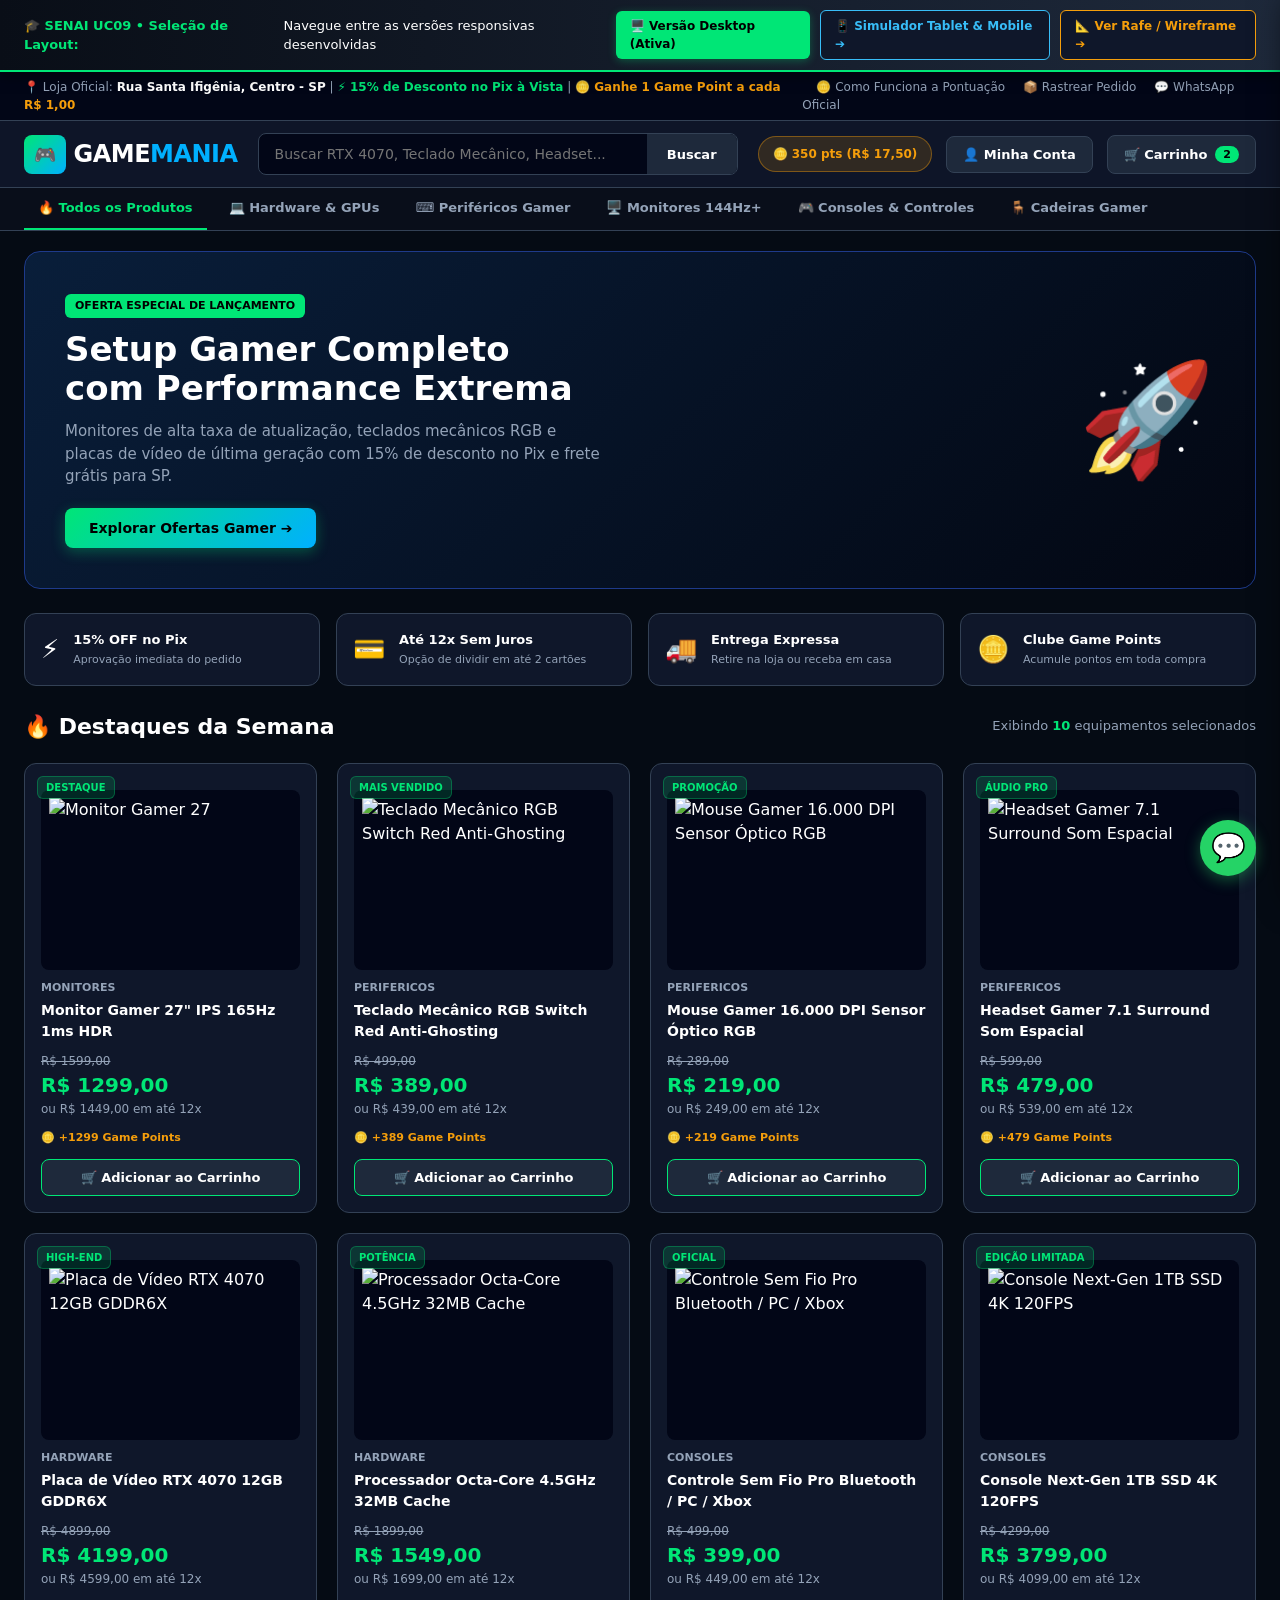
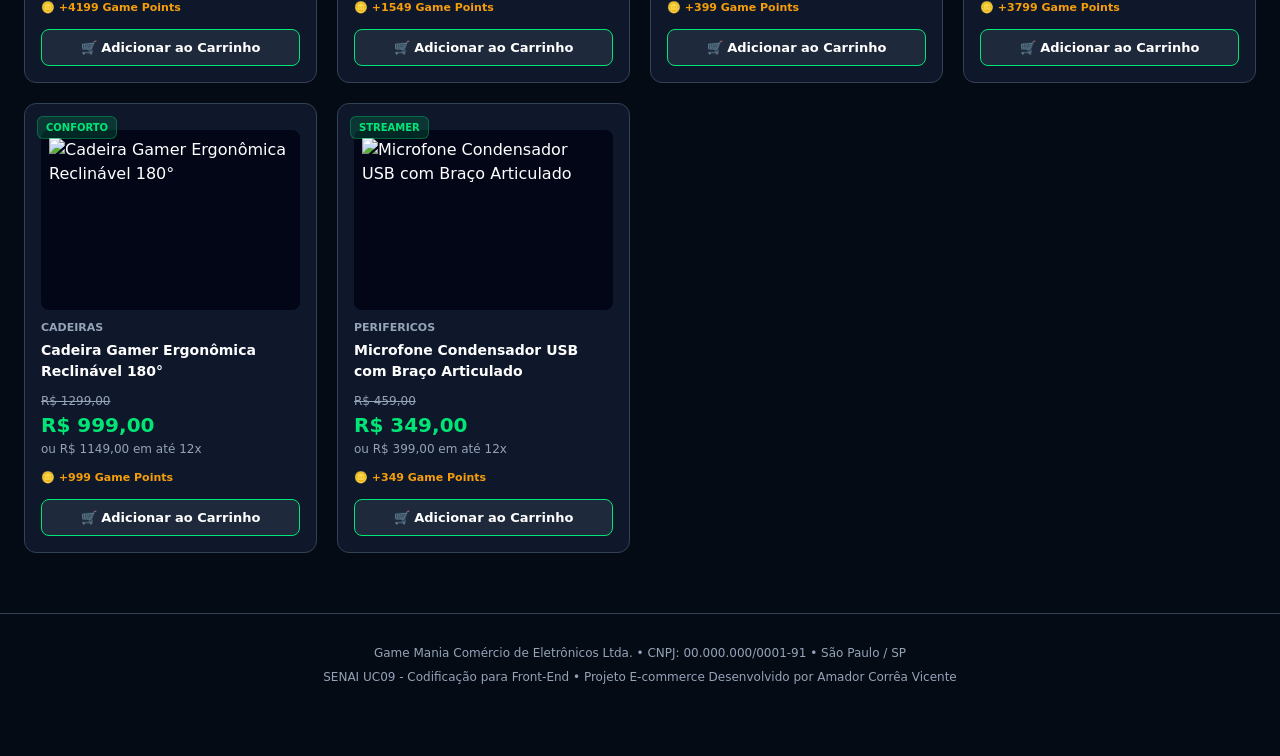
==== commit 48e2d519: "Adiciona navegacao de dispositivos" ====
--- a/index.html
+++ b/index.html
@@ -33,6 +33,67 @@
             padding-bottom: 60px;
         }
 
+        /* Barra de Avaliação SENAI - Alternador de Dispositivos */
+        .evaluator-bar {
+            background: linear-gradient(90deg, #090e17 0%, #1e293b 100%);
+            border-bottom: 2px solid var(--siemens-cyan);
+            padding: 10px 24px;
+            display: flex;
+            justify-content: space-between;
+            align-items: center;
+            font-size: 13px;
+            color: var(--siemens-text-muted);
+            box-shadow: 0 4px 12px rgba(0, 0, 0, 0.5);
+            position: relative;
+            z-index: 150;
+        }
+        .evaluator-title {
+            color: var(--siemens-cyan);
+            font-weight: 800;
+            display: flex;
+            align-items: center;
+            gap: 8px;
+        }
+        .device-selector-group {
+            display: flex;
+            gap: 10px;
+            align-items: center;
+        }
+        .btn-device-switch {
+            text-decoration: none;
+            padding: 6px 14px;
+            border-radius: 6px;
+            font-size: 12px;
+            font-weight: 800;
+            transition: all 0.2s ease;
+            display: inline-flex;
+            align-items: center;
+            gap: 6px;
+        }
+        .btn-device-active {
+            background: var(--siemens-cyan);
+            color: #000000;
+            box-shadow: 0 2px 8px var(--siemens-cyan-glow);
+        }
+        .btn-device-link {
+            background: #0f172a;
+            color: #38bdf8;
+            border: 1px solid #38bdf8;
+        }
+        .btn-device-link:hover {
+            background: #38bdf8;
+            color: #000000;
+        }
+        .btn-device-rafe {
+            background: #0f172a;
+            color: #f59e0b;
+            border: 1px solid #f59e0b;
+        }
+        .btn-device-rafe:hover {
+            background: #f59e0b;
+            color: #000000;
+        }
+
         /* Topbar */
         .topbar {
             background-color: #020617;
@@ -464,6 +525,19 @@
 </head>
 <body>
 
+    <!-- Barra de Navegação Multi-Dispositivo (Avaliação SENAI) -->
+    <div class="evaluator-bar">
+        <div class="evaluator-title">
+            <span>🎓 SENAI UC09 • Seleção de Layout:</span>
+            <span style="font-weight: normal; color: var(--siemens-white);">Navegue entre as versões responsivas desenvolvidas</span>
+        </div>
+        <div class="device-selector-group">
+            <a href="index.html" class="btn-device-switch btn-device-active">🖥️ Versão Desktop (Ativa)</a>
+            <a href="mobile_tablet.html" class="btn-device-switch btn-device-link">📱 Simulador Tablet & Mobile ➔</a>
+            <a href="rafe.html" class="btn-device-switch btn-device-rafe">📐 Ver Rafe / Wireframe ➔</a>
+        </div>
+    </div>
+
     <!-- Topbar -->
     <div class="topbar">
         <div>
@@ -659,7 +733,7 @@
                 <div class="pix-container" style="text-align: center;">
                     <img src="https://api.qrserver.com/v1/create-qr-code/?size=240x240&data=00020126360014br.gov.bcb.pix0114%2B55119612492945204000053039865802BR5916AMADOR%20C%20VICENTE6009SAO%20PAULO62070503***63042D7B" alt="QR Code Pix Oficial" class="pix-qr-img" style="max-width: 200px; border-radius: 8px; margin: 0 auto 10px;">
                     <div style="font-size: 13px; font-weight: 800; color: var(--siemens-white); margin-bottom: 4px;">
-                        Favorecido: AMADOR CORRÊA VICENTE
+                        Favorecido: Amador Corrêa Vicente • Chave Celular: (11) 96124-9294
                     </div>
                     <div style="font-size: 12px; color: var(--siemens-text-muted); margin-bottom: 10px;">
                         Chave Pix (Celular): <strong>11961249294</strong>
